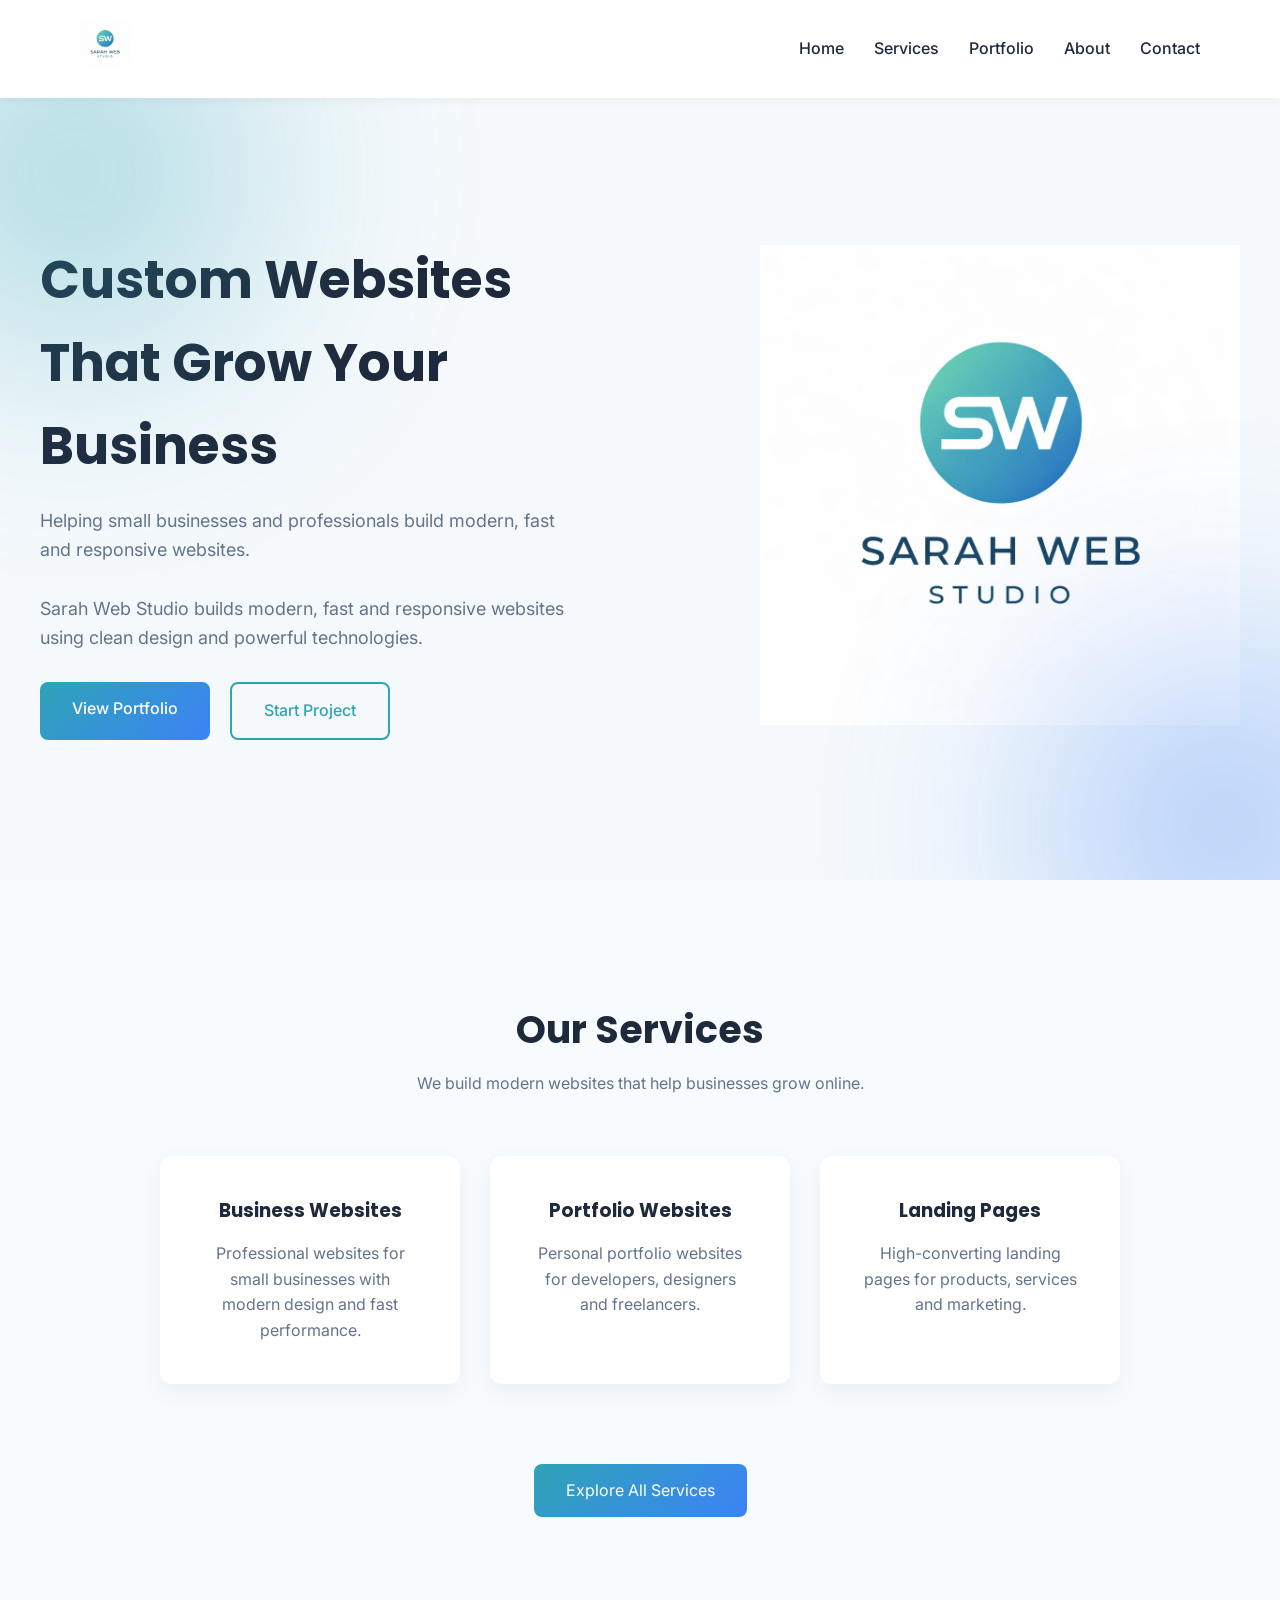
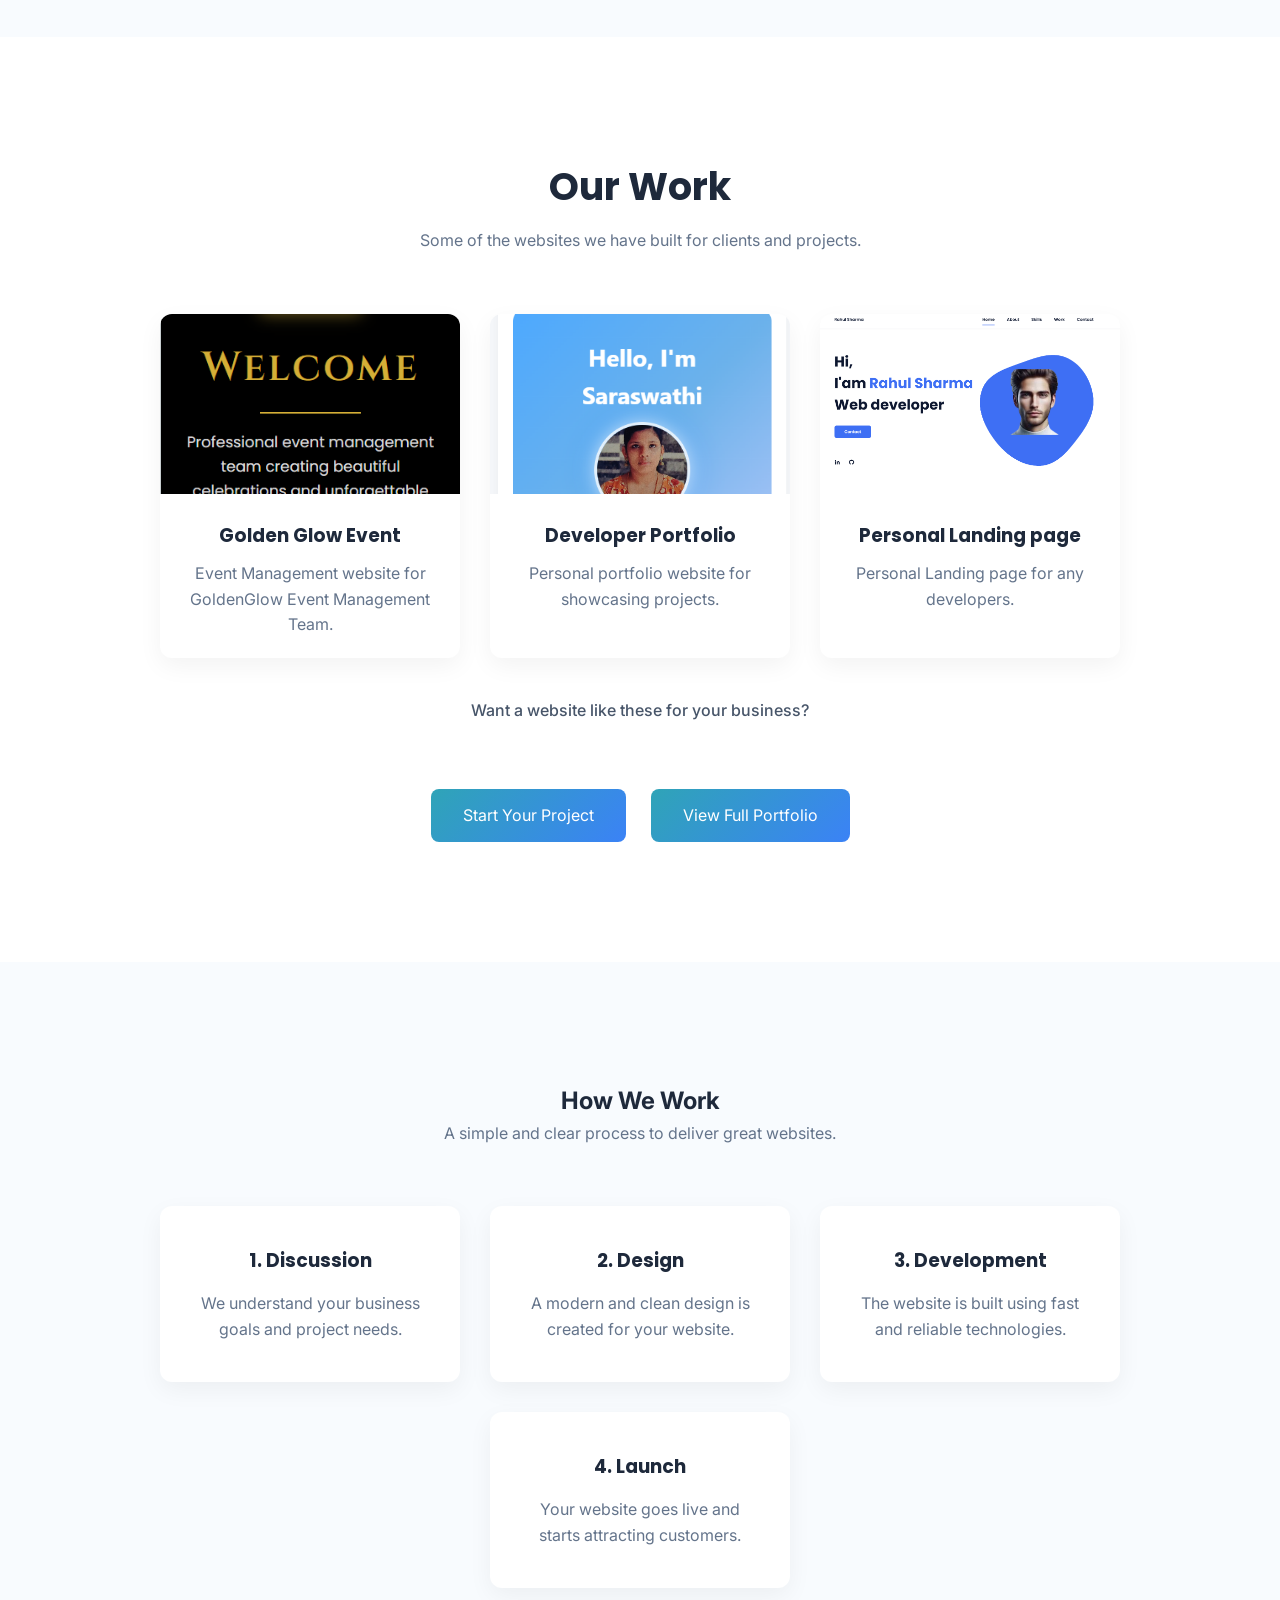
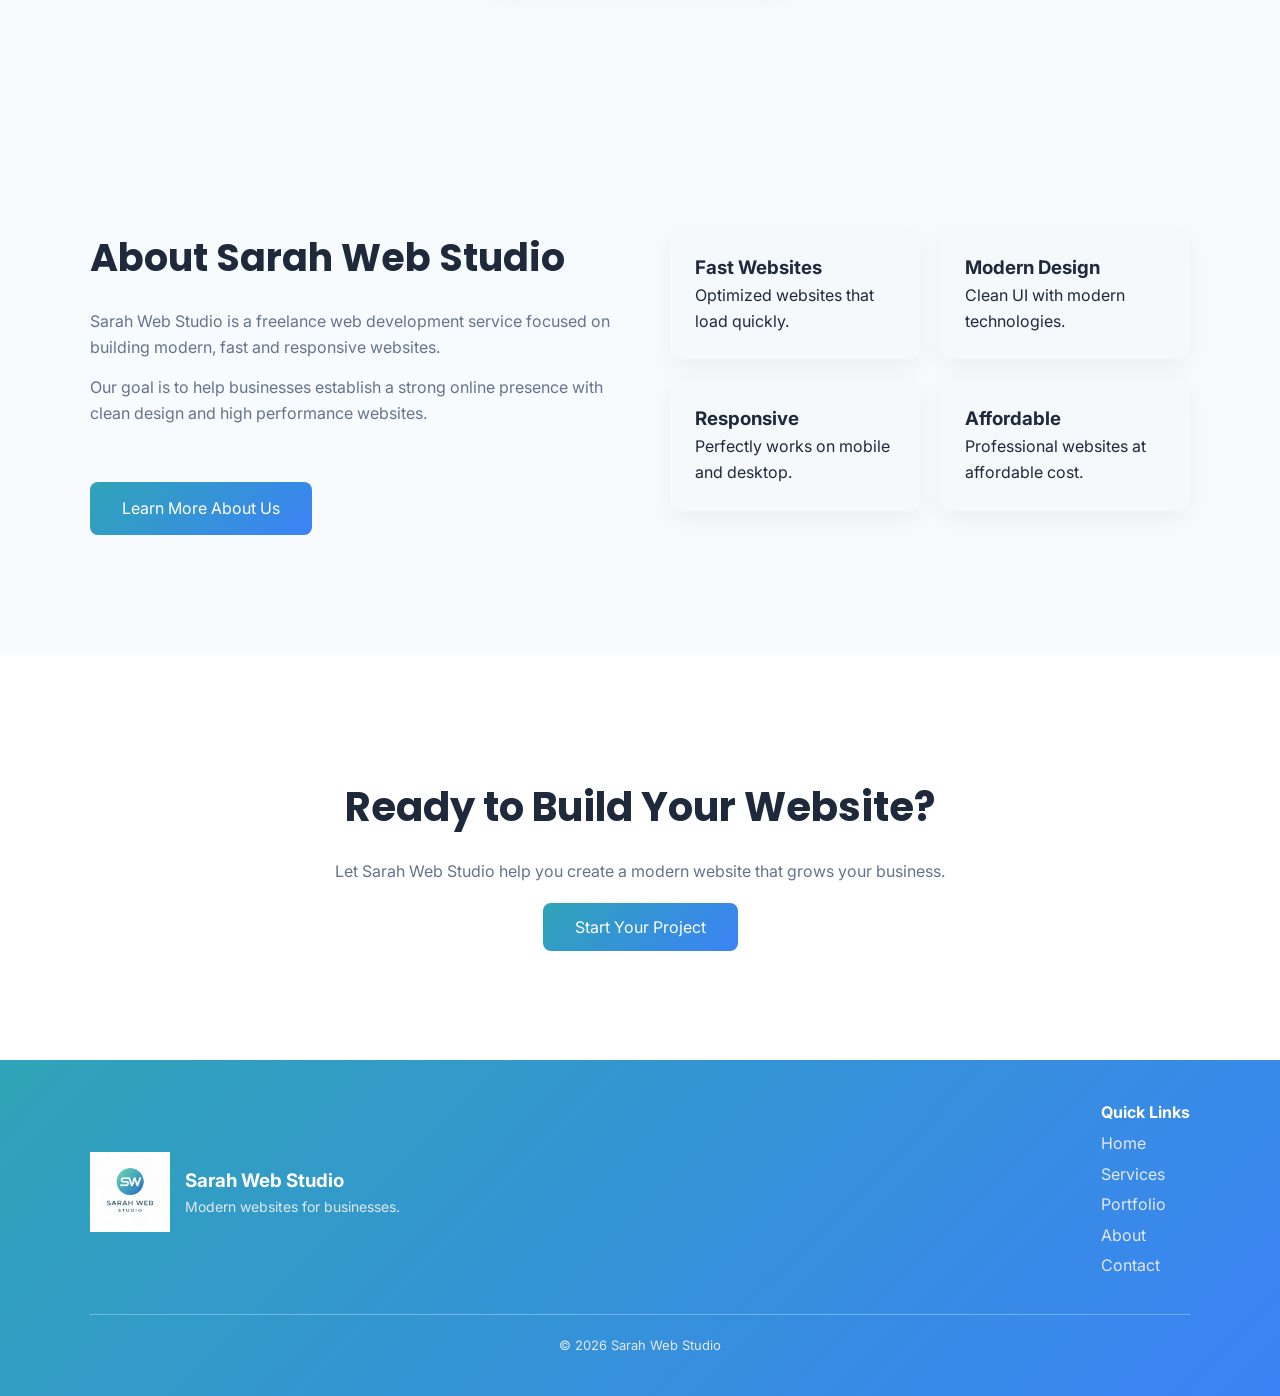
==== index.html @ e962b0c9 "Add files via upload" ====
<!DOCTYPE html>
<html lang="en">

<head>
<meta charset="UTF-8">
<meta name="viewport" content="width=device-width, initial-scale=1.0">
<title>Sarah Web Studio</title>

<link rel="stylesheet" href="css/style.css">

<link href="https://fonts.googleapis.com/css2?family=Poppins:wght@500;600;700&family=Inter:wght@400;500&display=swap" rel="stylesheet">
</head>

<body>

<header class="navbar">

<div class="logo">
<img src="images/logo.jpeg" alt="Sarah Web Studio Logo">
</div>

<nav id="nav-menu">
<ul>
<li><a href="index.html">Home</a></li>
<li><a href="services.html">Services</a></li>
<li><a href="portfolio.html">Portfolio</a></li>
<li><a href="about.html">About</a></li>
<li><a href="contact.html">Contact</a></li>
</ul>
</nav>

<div class="hamburger" onclick="toggleMenu()">
<span></span>
<span></span>
<span></span>
</div>

</header>


<!-- HERO -->

<section class="hero">

<div class="shape shape1"></div>
<div class="shape shape2"></div>

<div class="hero-container">

<div class="hero-text">

<h1>Custom Websites That Grow Your Business</h1>

<p class="hero-tagline">
Helping small businesses and professionals build modern,
fast and responsive websites.
</p>

<p>
Sarah Web Studio builds modern, fast and responsive
websites using clean design and powerful technologies.
</p>

<div class="hero-buttons">
<a href="portfolio.html" class="btn-primary">View Portfolio</a>
<a href="contact.html" class="btn-secondary">Start Project</a>
</div>

</div>

<div class="hero-image">
<img src="images/hero-image.jpeg" alt="Website Preview">
</div>

</div>

</section>


<!-- SERVICES -->

<section class="services">

<h2>Our Services</h2>

<p class="services-subtitle">
We build modern websites that help businesses grow online.
</p>

<div class="services-container">

<div class="service-card">
<h3>Business Websites</h3>
<p>Professional websites for small businesses with modern design and fast performance.</p>
</div>

<div class="service-card">
<h3>Portfolio Websites</h3>
<p>Personal portfolio websites for developers, designers and freelancers.</p>
</div>

<div class="service-card">
<h3>Landing Pages</h3>
<p>High-converting landing pages for products, services and marketing.</p>
</div>

</div>

<div class="services-btn">
<a href="services.html" class="section-btn">Explore All Services</a>
</div>

</section>


<!-- PORTFOLIO -->

<section class="portfolio">

<h2>Our Work</h2>

<p class="portfolio-subtitle">
Some of the websites we have built for clients and projects.
</p>

<div class="portfolio-container">

<div class="portfolio-card">
<img src="images/goldenglow/Goldenglow1.png" alt="">
<h3>Golden Glow Event</h3>
<p>Event Management website for GoldenGlow Event Management Team.</p>
</div>

<div class="portfolio-card">
<img src="images/portfolio/portfolio-1.png" alt="">
<h3>Developer Portfolio</h3>
<p>Personal portfolio website for showcasing projects.</p>
</div>

<div class="portfolio-card">
<img src="images/web2/web2-1.png" alt="">
<h3>Personal Landing page</h3>
<p>Personal Landing page for any developers.</p>
</div>

</div>

<div class="portfolio-more">
<p class="portfolio-cta">
Want a website like these for your business?
</p>

<div class="portfolio-actions">
<a href="contact.html" class="section-btn primary-btn">Start Your Project</a>
<a href="portfolio.html" class="section-btn secondary-btn">View Full Portfolio</a>
</div>
</div>

</section>


<!-- PROCESS -->

<section class="process">

<h2>How We Work</h2>

<p class="services-subtitle">
A simple and clear process to deliver great websites.
</p>

<div class="services-container">

<div class="service-card">
<h3>1. Discussion</h3>
<p>We understand your business goals and project needs.</p>
</div>

<div class="service-card">
<h3>2. Design</h3>
<p>A modern and clean design is created for your website.</p>
</div>

<div class="service-card">
<h3>3. Development</h3>
<p>The website is built using fast and reliable technologies.</p>
</div>

<div class="service-card">
<h3>4. Launch</h3>
<p>Your website goes live and starts attracting customers.</p>
</div>

</div>

</section>


<!-- ABOUT -->

<section class="about">

<div class="about-container">

<div class="about-text">

<h2>About Sarah Web Studio</h2>

<p>Sarah Web Studio is a freelance web development service focused on building modern, fast and responsive websites.</p>

<p>Our goal is to help businesses establish a strong online presence with clean design and high performance websites.</p>

<a href="about.html" class="section-btn">Learn More About Us</a>

</div>

<div class="about-features">

<div class="feature-card">
<h3>Fast Websites</h3>
<p>Optimized websites that load quickly.</p>
</div>

<div class="feature-card">
<h3>Modern Design</h3>
<p>Clean UI with modern technologies.</p>
</div>

<div class="feature-card">
<h3>Responsive</h3>
<p>Perfectly works on mobile and desktop.</p>
</div>

<div class="feature-card">
<h3>Affordable</h3>
<p>Professional websites at affordable cost.</p>
</div>

</div>

</div>

</section>


<!-- CTA -->

<section class="contact-cta">

<h2>Ready to Build Your Website?</h2>

<p>Let Sarah Web Studio help you create a modern website that grows your business.</p>

<a href="contact.html" class="cta-btn">Start Your Project</a>

</section>


<!-- FOOTER -->

<footer class="footer">

<div class="footer-container">

<div class="footer-row">

<div class="footer-brand">

<img src="images/logo.jpeg" alt="logo">

<div class="footer-info">
<h3>Sarah Web Studio</h3>
<p>Modern websites for businesses.</p>
</div>

</div>

<div class="footer-links-box">

<h4>Quick Links</h4>

<ul>
<li><a href="index.html">Home</a></li>
<li><a href="services.html">Services</a></li>
<li><a href="portfolio.html">Portfolio</a></li>
<li><a href="about.html">About</a></li>
<li><a href="contact.html">Contact</a></li>
</ul>

</div>

</div>

<hr class="footer-divider">

<p class="copyright">© 2026 Sarah Web Studio</p>

</div>

</footer>

<script src="js/script.js"></script>

</body>
</html>
---- css/style.css ----
*{
margin:0;
padding:0;
box-sizing:border-box;
}

body{
font-family:'Inter',sans-serif;
background:#F5F9FC;
color:#1E293B;
line-height:1.6;
}

/* NAVBAR */

.navbar{
display:flex;
justify-content:space-between;
align-items:center;
padding:20px 80px;
background:white;
box-shadow:0 2px 10px rgba(0,0,0,0.05);
position:relative;
z-index:100;
}

.logo img{
height:50px;
}

nav ul{
display:flex;
gap:30px;
list-style:none;
}

nav a{
color:#1E293B;
text-decoration:none;
font-weight:500;
transition:0.3s;
}

nav a:hover{
color:#2FA4B7;
}

/* HAMBURGER */

.hamburger{
display:none;
flex-direction:column;
cursor:pointer;
gap:5px;
}

.hamburger span{
width:25px;
height:3px;
background:#1E293B;
border-radius:3px;
}

/* HERO */

.hero{
padding:140px 20px;
position:relative;
overflow:hidden;
}

.hero-container{
max-width:1200px;
margin:auto;
display:flex;
align-items:center;
justify-content:space-between;
gap:50px;
}

.hero-text{
max-width:550px;
}

.hero-text h1{
font-size:52px;
font-family:'Poppins',sans-serif;
margin-bottom:20px;
}

.hero-text p{
font-size:18px;
margin-bottom:30px;
color:#64748B;
}

.hero-buttons{
display:flex;
gap:20px;
flex-wrap:wrap;
}

.btn-primary{
padding:14px 32px;
background:linear-gradient(135deg,#2FA4B7,#3B82F6);
border-radius:8px;
color:white;
text-decoration:none;
font-weight:500;
}

.btn-secondary{
padding:14px 32px;
border:2px solid #2FA4B7;
border-radius:8px;
color:#2FA4B7;
text-decoration:none;
font-weight:500;
}

.hero-image img{
width:480px;
max-width:100%;
}

/* HERO SHAPES */

.shape{
position:absolute;
border-radius:50%;
filter:blur(120px);
opacity:0.4;
}

.shape1{
width:350px;
height:350px;
background:#2FA4B7;
top:-100px;
left:-100px;
}

.shape2{
width:350px;
height:350px;
background:#3B82F6;
bottom:-120px;
right:-120px;
}

/* SERVICES */

.services{
padding:120px 20px;
text-align:center;
background:#F8FBFE;
}

.services h2{
font-size:38px;
font-family:'Poppins',sans-serif;
margin-bottom:10px;
}

.services-subtitle{
color:#64748B;
margin-bottom:60px;
}

.services-container{
max-width:1100px;
margin:auto;
display:flex;
gap:30px;
justify-content:center;
flex-wrap:wrap;
}

.service-card{
background:white;
padding:40px;
border-radius:12px;
width:300px;
box-shadow:0 8px 25px rgba(0,0,0,0.05);
transition:0.3s;
}

.service-card:hover{
transform:translateY(-10px);
box-shadow:0 20px 40px rgba(0,0,0,0.1);
}

.service-card h3{
margin-bottom:15px;
font-family:'Poppins',sans-serif;
}

.service-card p{
color:#64748B;
}

/* PORTFOLIO */

.portfolio{
padding:120px 20px;
text-align:center;
background:white;
}

.portfolio h2{
font-size:38px;
font-family:'Poppins',sans-serif;
margin-bottom:10px;
}

.portfolio-subtitle{
color:#64748B;
margin-bottom:60px;
}

.portfolio-container{
max-width:1100px;
margin:auto;
display:flex;
gap:30px;
flex-wrap:wrap;
justify-content:center;
}

.portfolio-card{
background:white;
border-radius:12px;
overflow:hidden;
width:300px;
box-shadow:0 8px 25px rgba(0,0,0,0.05);
transition:0.3s;
}

.portfolio-card:hover{
transform:translateY(-10px);
box-shadow:0 20px 40px rgba(0,0,0,0.1);
}

.portfolio-card img{
width:100%;
height:180px;
object-fit:cover;
}

.portfolio-card h3{
margin:20px 0 10px;
font-family:'Poppins',sans-serif;
}

.portfolio-card p{
color:#64748B;
padding:0 20px 20px;
}

.portfolio-cta{
text-align:center;
margin-top:25px;
font-weight:500;
color:#475569;
}
.portfolio-actions{
display:flex;
justify-content:center;
gap:25px;   /* space between buttons */
margin-top:25px;
}
/* PROCESS */

.process{
padding:120px 20px;
text-align:center;
background:#F8FBFE;
}

/* ABOUT */

.about{
padding:120px 20px;
background:#F8FBFE;
}

.about-container{
max-width:1100px;
margin:auto;
display:flex;
gap:60px;
align-items:flex-start;
flex-wrap:wrap;
}

.about-text{
flex:1;
}

.about-text h2{
font-size:38px;
font-family:'Poppins',sans-serif;
margin-bottom:20px;
}

.about-text p{
color:#64748B;
margin-bottom:15px;
}

.about-features{
flex:1;
display:grid;
grid-template-columns:repeat(2,1fr);
gap:20px;
}

.feature-card{
background:#F5F9FC;
padding:25px;
border-radius:10px;
box-shadow:0 8px 25px rgba(0,0,0,0.05);
transition:0.3s;
}

.feature-card:hover{
transform:translateY(-6px);
}

/* CTA */

.contact-cta{
padding:120px 20px;
text-align:center;
background:white;
}

.contact-cta h2{
font-size:40px;
font-family:'Poppins',sans-serif;
margin-bottom:20px;
}

.contact-cta p{
margin-bottom:30px;
color:#64748B;
}

.cta-btn{
padding:14px 32px;
background:linear-gradient(135deg,#2FA4B7,#3B82F6);
color:white;
border-radius:8px;
text-decoration:none;
}

/* FOOTER */

.footer{
background:linear-gradient(135deg,#2FA4B7,#3B82F6);
padding:40px 20px;
color:white;
}

.footer-container{
max-width:1100px;
margin:auto;
}

.footer-row{
display:flex;
justify-content:space-between;
align-items:center;
flex-wrap:wrap;
gap:30px;
}

.footer-brand{
display:flex;
align-items:center;
gap:15px;
}

.footer-brand img{
width:80px;
}

.footer-info p{
color:#E2E8F0;
font-size:14px;
}

.footer-links-box ul{
list-style:none;
}

.footer-links-box li{
margin:5px 0;
}

.footer-links-box a{
color:#E2E8F0;
text-decoration:none;
}

.footer-links-box a:hover{
color:white;
}

.footer-divider{
border:none;
height:1px;
background:rgba(255,255,255,0.3);
margin:30px 0 20px;
}

.copyright{
text-align:center;
font-size:13px;
color:#E2E8F0;
}

/* BUTTON */

.section-btn{
display:inline-block;
margin-top:40px;
padding:14px 32px;
background:linear-gradient(135deg,#2FA4B7,#3B82F6);
color:white;
border-radius:8px;
text-decoration:none;
}

.services-btn,
.portfolio-more{
text-align:center;
margin-top:40px;
}

/* MOBILE */

@media (max-width:768px){

/* NAVBAR */

.navbar{
padding:15px 20px;
}

.hamburger{
display:flex;
}

#nav-menu{
position:absolute;
top:70px;
left:0;
width:100%;
background:white;
display:none;
box-shadow:0 10px 20px rgba(0,0,0,0.1);
}

#nav-menu ul{
display:flex;
flex-direction:column;
gap:18px;
padding:20px;
}

#nav-menu.active{
display:block;
}


/* HERO */

.hero{
padding:70px 20px;
}

.hero-container{
display:flex;
flex-direction:column;
align-items:center;
text-align:center;
gap:25px;
}

.hero-image{
order:-1;
margin-bottom:10px;
}

.hero-image img{
width:140px;
margin:auto;
}

.hero-text{
max-width:320px;
margin:auto;
}

.hero-text h1{
font-size:28px;
line-height:1.3;
}

.hero-text p{
font-size:15px;
line-height:1.6;
}

.hero-buttons{
display:flex;
justify-content:center;
align-items:center;
gap:12px;
flex-wrap:nowrap;
margin-top:10px;
}

.hero-buttons a{
text-align:center;
min-width:150px;
white-space:nowrap;
}


/* SERVICES */

.services{
padding:80px 20px;
}

.services-container{
flex-direction:column;
align-items:center;
gap:25px;
}

.service-card{
width:100%;
max-width:350px;
}


/* PORTFOLIO */

.portfolio{
padding:80px 20px;
}

.portfolio-container{
flex-direction:column;
align-items:center;
gap:25px;
}

.portfolio-card{
width:100%;
max-width:350px;
}

.portfolio-cta{
margin-top:30px;
font-size:18px;
color:#334155;
text-align:center;
}

.portfolio-actions{
margin-top:20px;
display:flex;
justify-content:center;
gap:10px;
flex-wrap:nowrap;
}

.portfolio-actions a{
flex:1;
max-width:160px;
text-align:center;
white-space:nowrap;
font-size:14px;
padding:12px 16px;
}

.primary-btn{
background:linear-gradient(135deg,#2FA4B7,#3B82F6);
color:white;
}

.secondary-btn{
background:white;
border:2px solid #2FA4B7;
color:#2FA4B7;
}


/* ABOUT */

.about{
padding:80px 20px;
}

.about-container{
flex-direction:column;
gap:40px;
text-align:center;
}

.about-features{
grid-template-columns:1fr;
}


/* CTA */

.contact-cta{
padding:80px 20px;
}

.contact-cta h2{
font-size:28px;
}


/* FOOTER */

.footer-row{
flex-direction:column;
align-items:center;
text-align:center;
gap:25px;
}

.footer-brand{
flex-direction:column;
align-items:center;
text-align:center;
}

.footer-brand img{
width:90px;
}

.footer-links-box{
text-align:center;
}

}
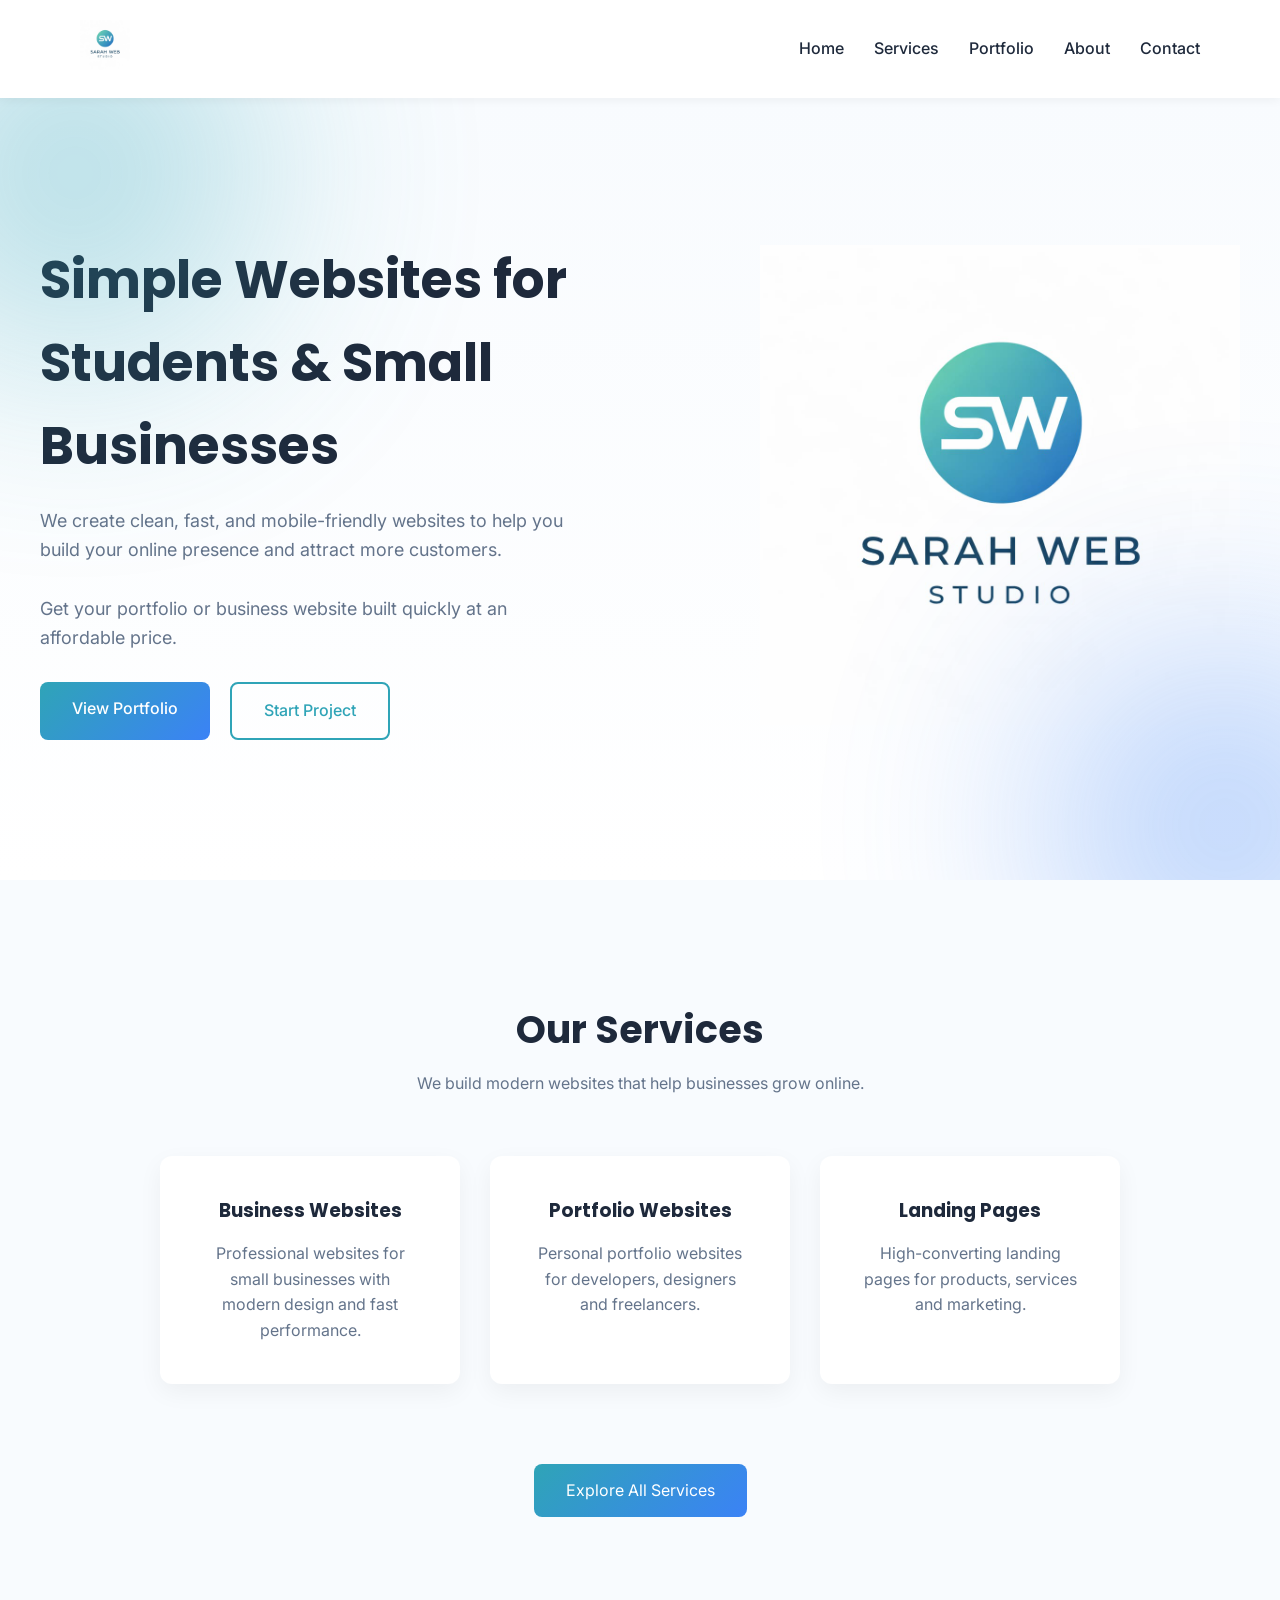
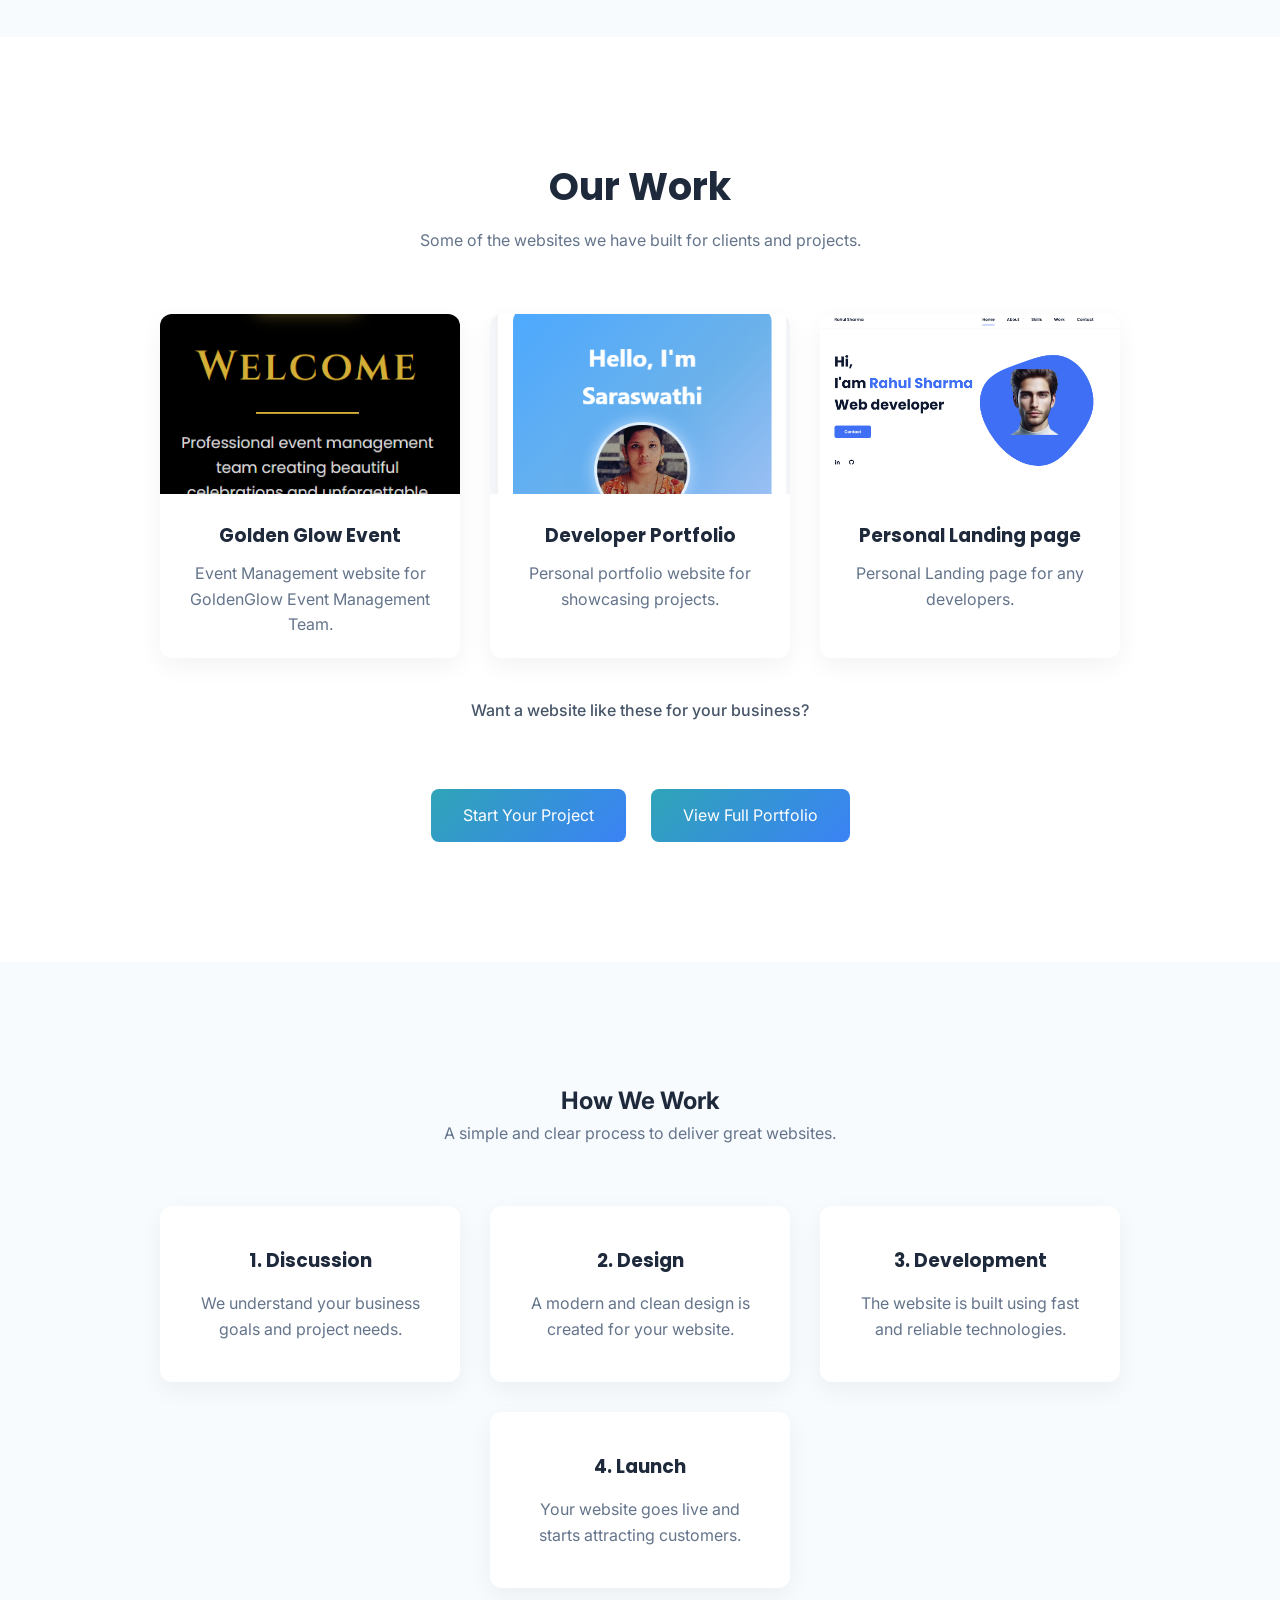
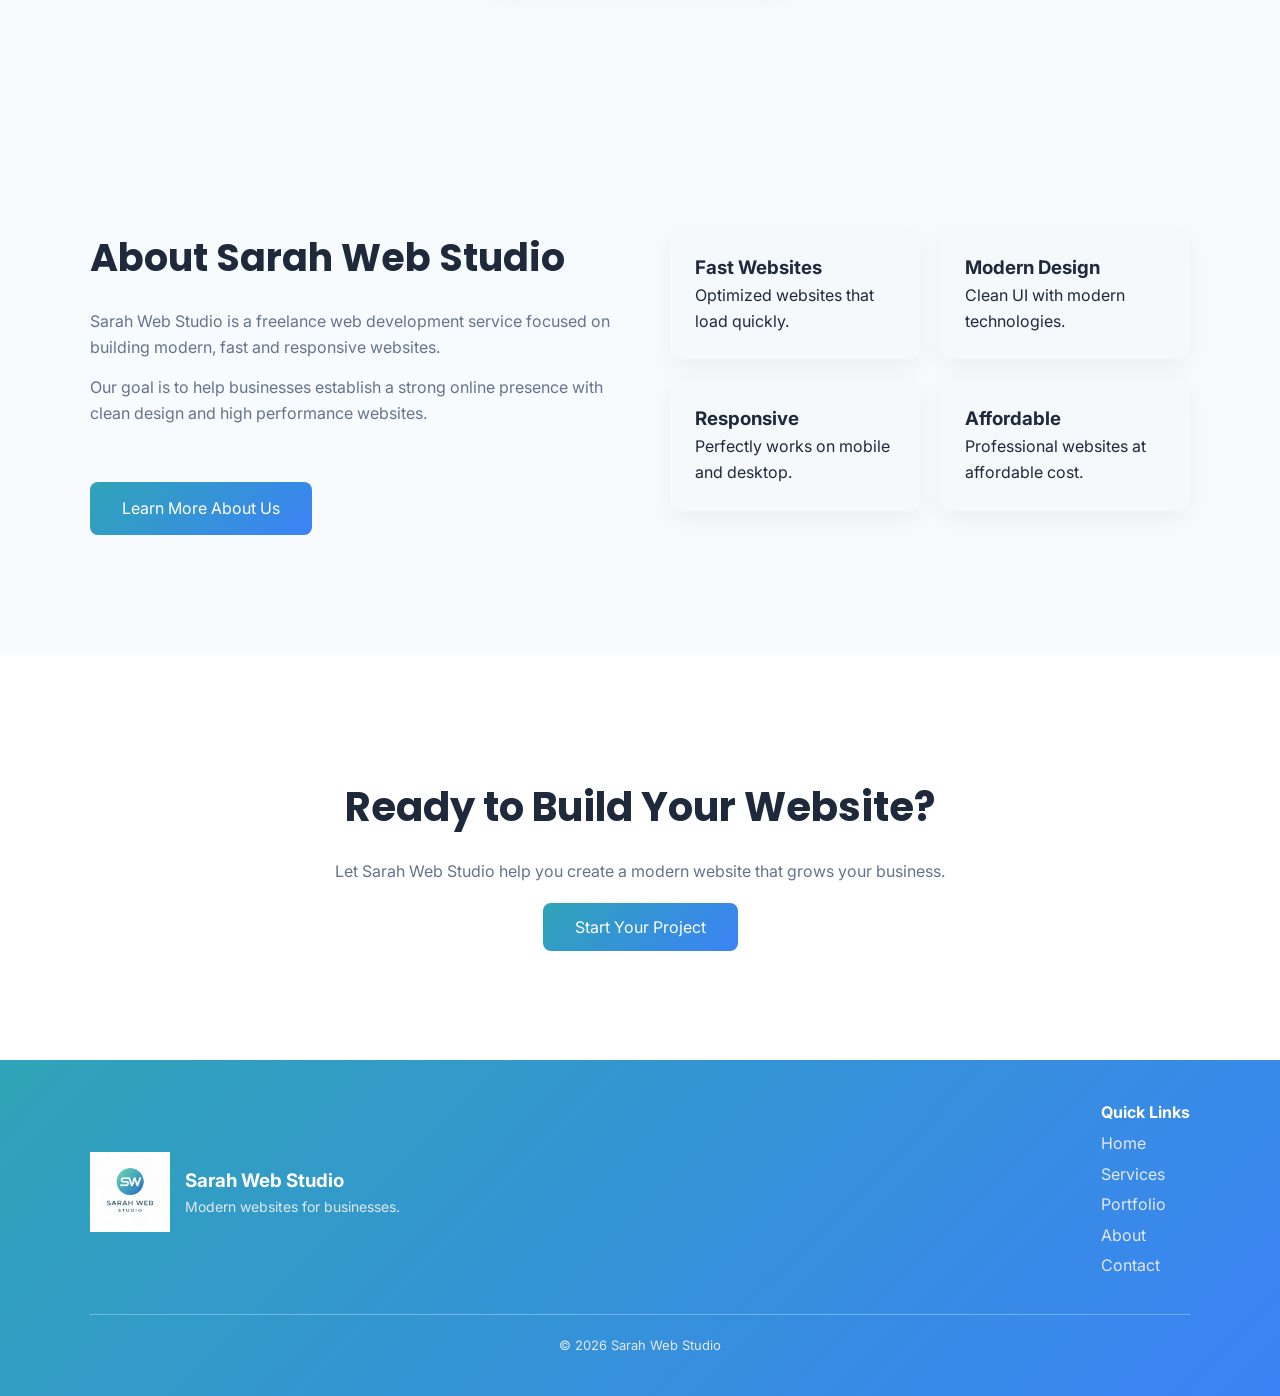
==== commit e79d015f: "Update index.html" ====
--- a/index.html
+++ b/index.html
@@ -49,16 +49,14 @@
 
 <div class="hero-text">
 
-<h1>Custom Websites That Grow Your Business</h1>
+<h1>Simple Websites for Students & Small Businesses</h1>
 
 <p class="hero-tagline">
-Helping small businesses and professionals build modern,
-fast and responsive websites.
+We create clean, fast, and mobile-friendly websites to help you build your online presence and attract more customers.
 </p>
 
 <p>
-Sarah Web Studio builds modern, fast and responsive
-websites using clean design and powerful technologies.
+Get your portfolio or business website built quickly at an affordable price.
 </p>
 
 <div class="hero-buttons">
@@ -302,4 +300,4 @@
 <script src="js/script.js"></script>
 
 </body>
-</html>+</html>
--- a/css/style.css
+++ b/css/style.css
@@ -9,6 +9,7 @@
 background:#F5F9FC;
 color:#1E293B;
 line-height:1.6;
+scroll-behavior:smooth;
 }
 
 /* NAVBAR */
@@ -67,6 +68,7 @@
 padding:140px 20px;
 position:relative;
 overflow:hidden;
+background:linear-gradient(180deg,#F8FBFE 0%, #FFFFFF 100%);
 }
 
 .hero-container{
@@ -98,6 +100,8 @@
 display:flex;
 gap:20px;
 flex-wrap:wrap;
+position: relative;
+z-index: 5;
 }
 
 .btn-primary{
@@ -107,6 +111,12 @@
 color:white;
 text-decoration:none;
 font-weight:500;
+transition:0.3s;
+}
+
+.btn-primary:hover{
+transform:translateY(-2px);
+box-shadow:0 10px 25px rgba(0,0,0,0.15);
 }
 
 .btn-secondary{
@@ -116,11 +126,18 @@
 color:#2FA4B7;
 text-decoration:none;
 font-weight:500;
+transition:0.3s;
+}
+
+.btn-secondary:hover{
+background:#2FA4B7;
+color:white;
 }
 
 .hero-image img{
 width:480px;
 max-width:100%;
+pointer-events: none;
 }
 
 /* HERO SHAPES */
@@ -245,6 +262,11 @@
 width:100%;
 height:180px;
 object-fit:cover;
+transition:0.4s;
+}
+
+.portfolio-card:hover img{
+transform:scale(1.05);
 }
 
 .portfolio-card h3{
@@ -268,6 +290,10 @@
 justify-content:center;
 gap:25px;   /* space between buttons */
 margin-top:25px;
+}
+.container{
+max-width:1200px;
+margin:auto;
 }
 /* PROCESS */
 
@@ -477,7 +503,7 @@
 /* HERO */
 
 .hero{
-padding:70px 20px;
+padding:10px 10px;
 }
 
 .hero-container{
@@ -651,4 +677,4 @@
 text-align:center;
 }
 
-}+}
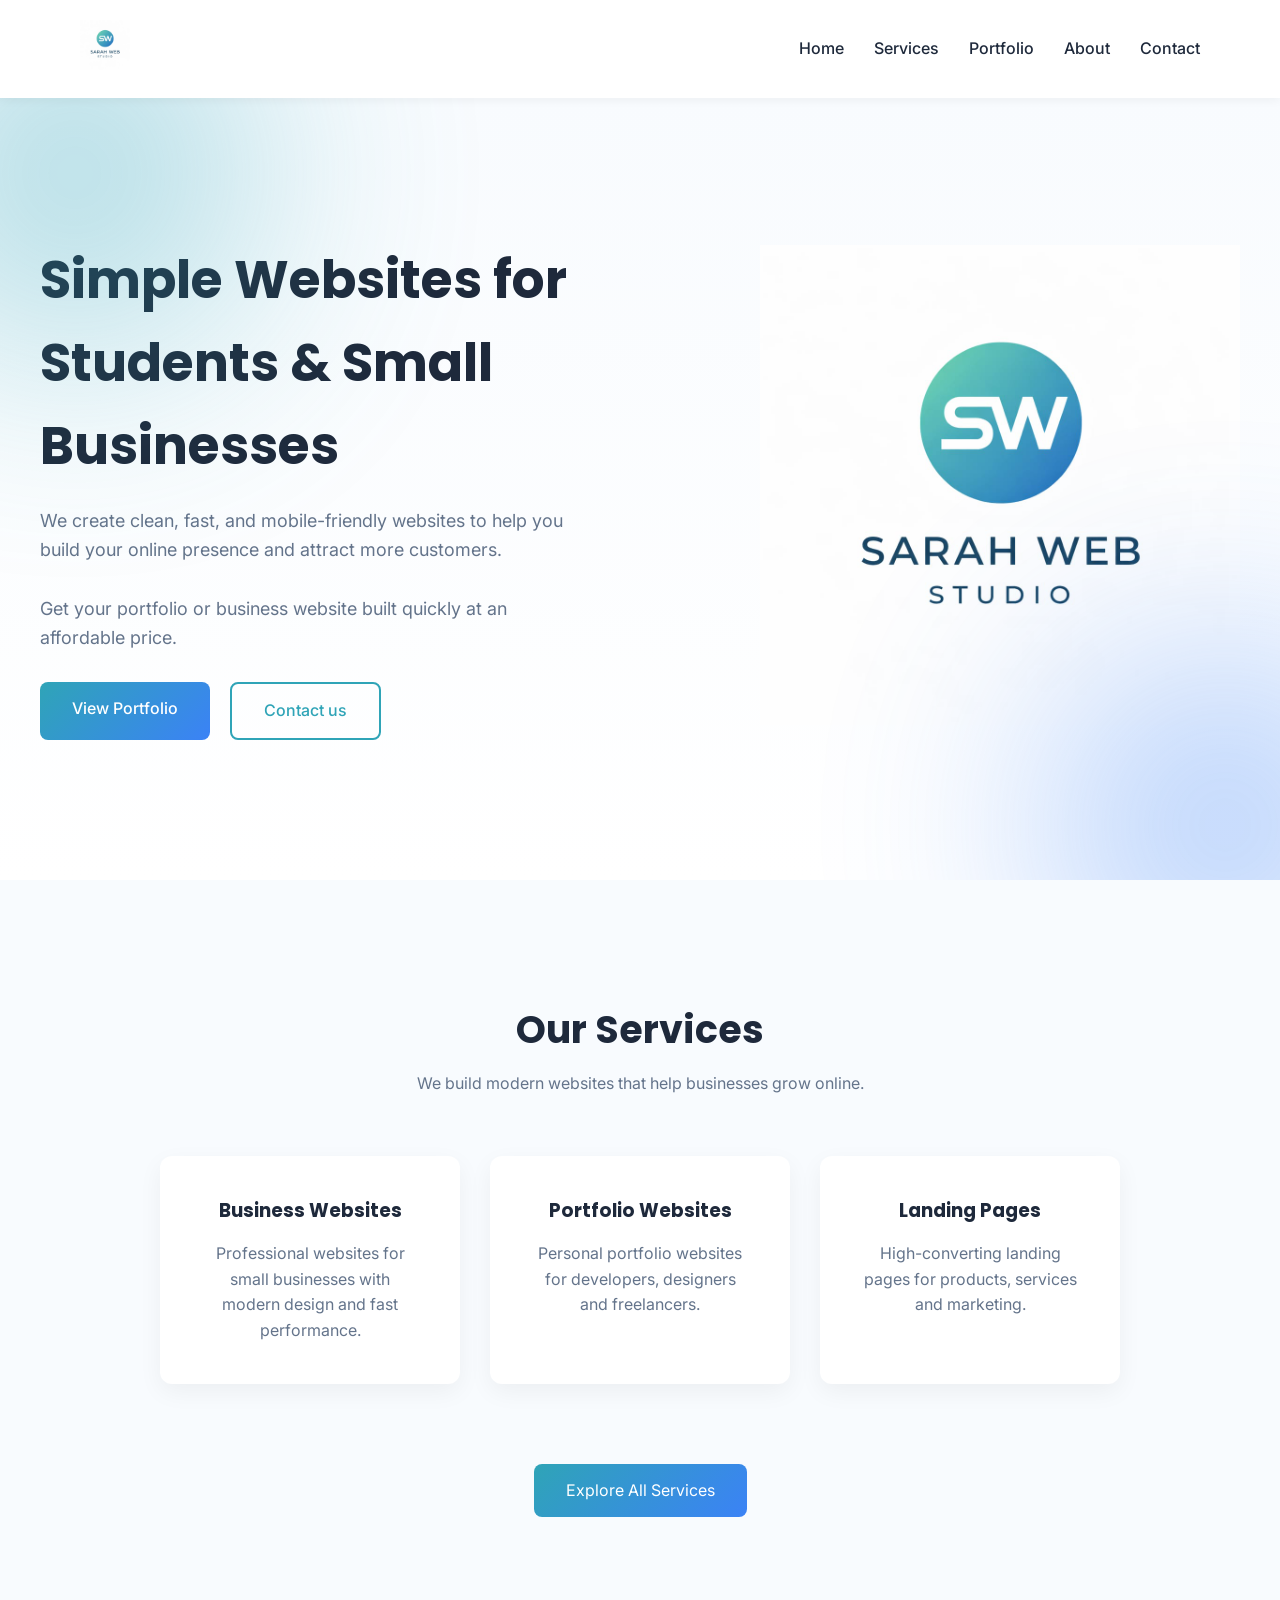
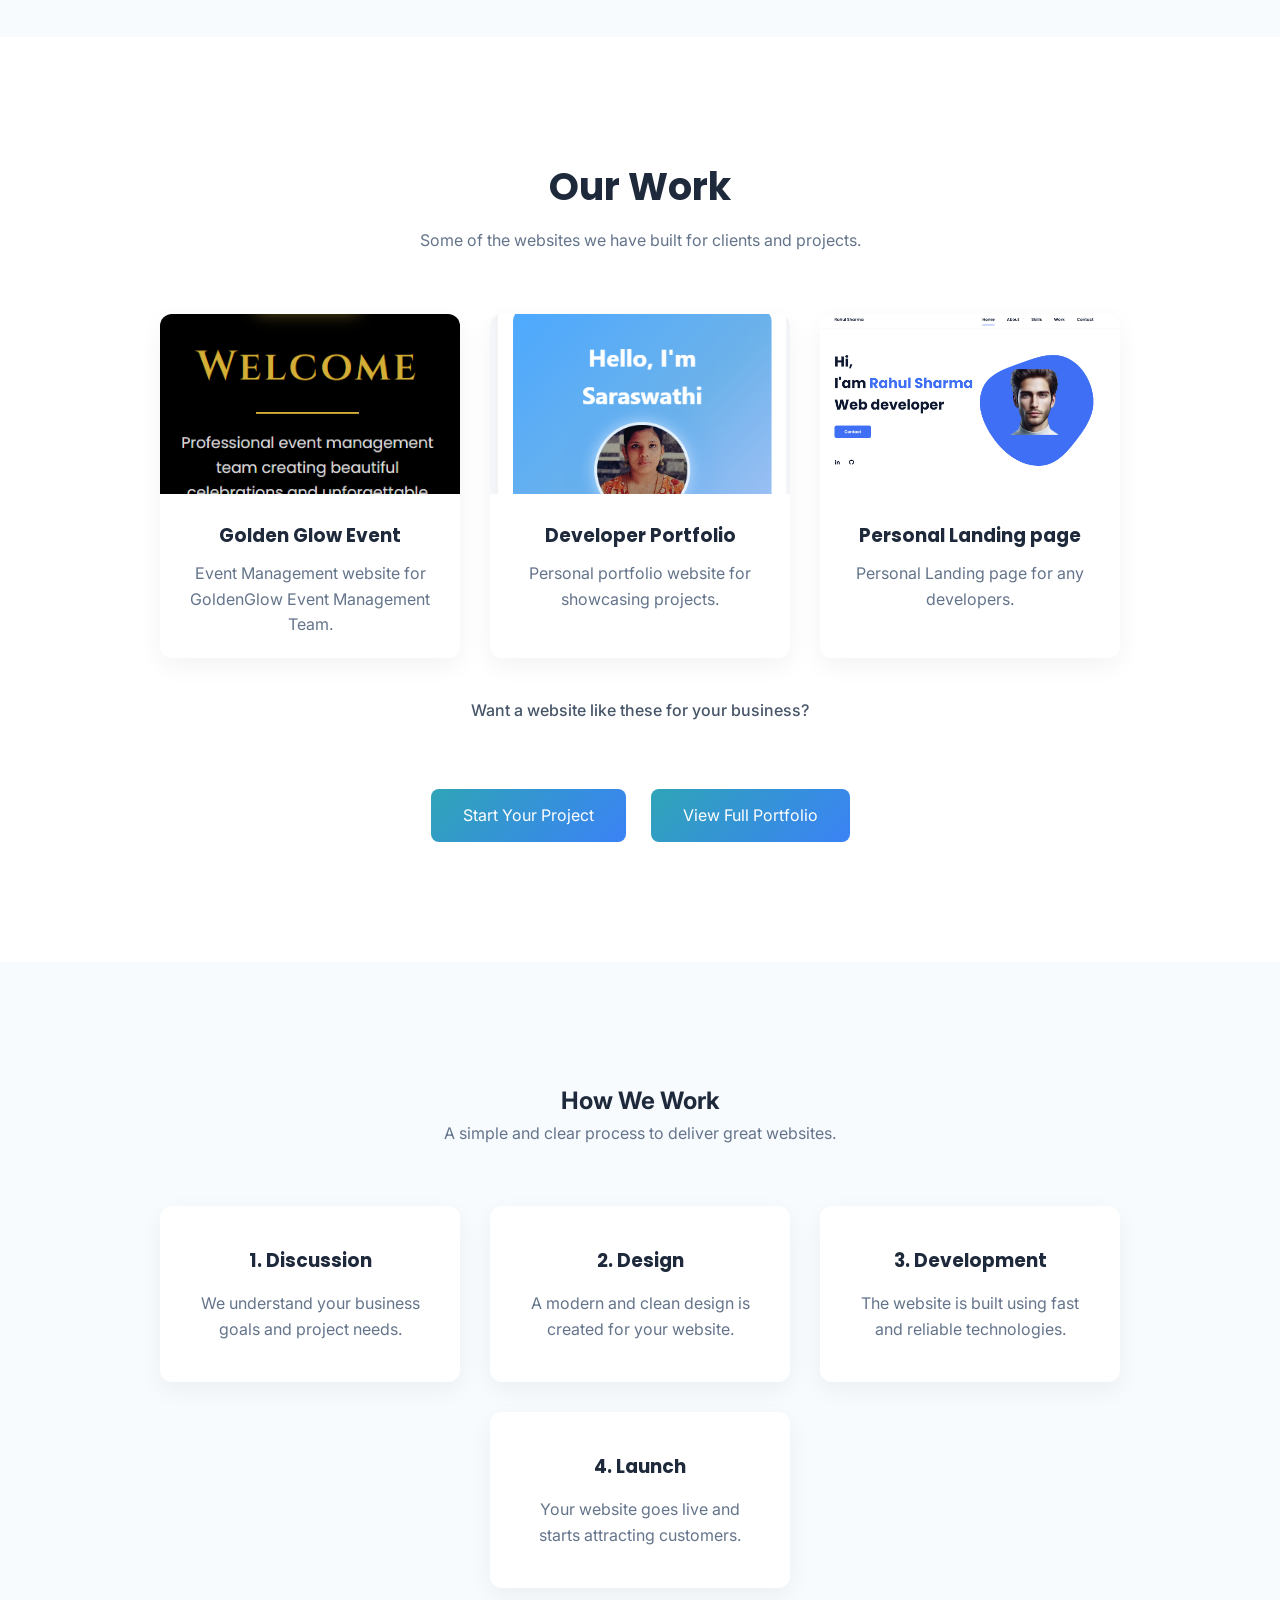
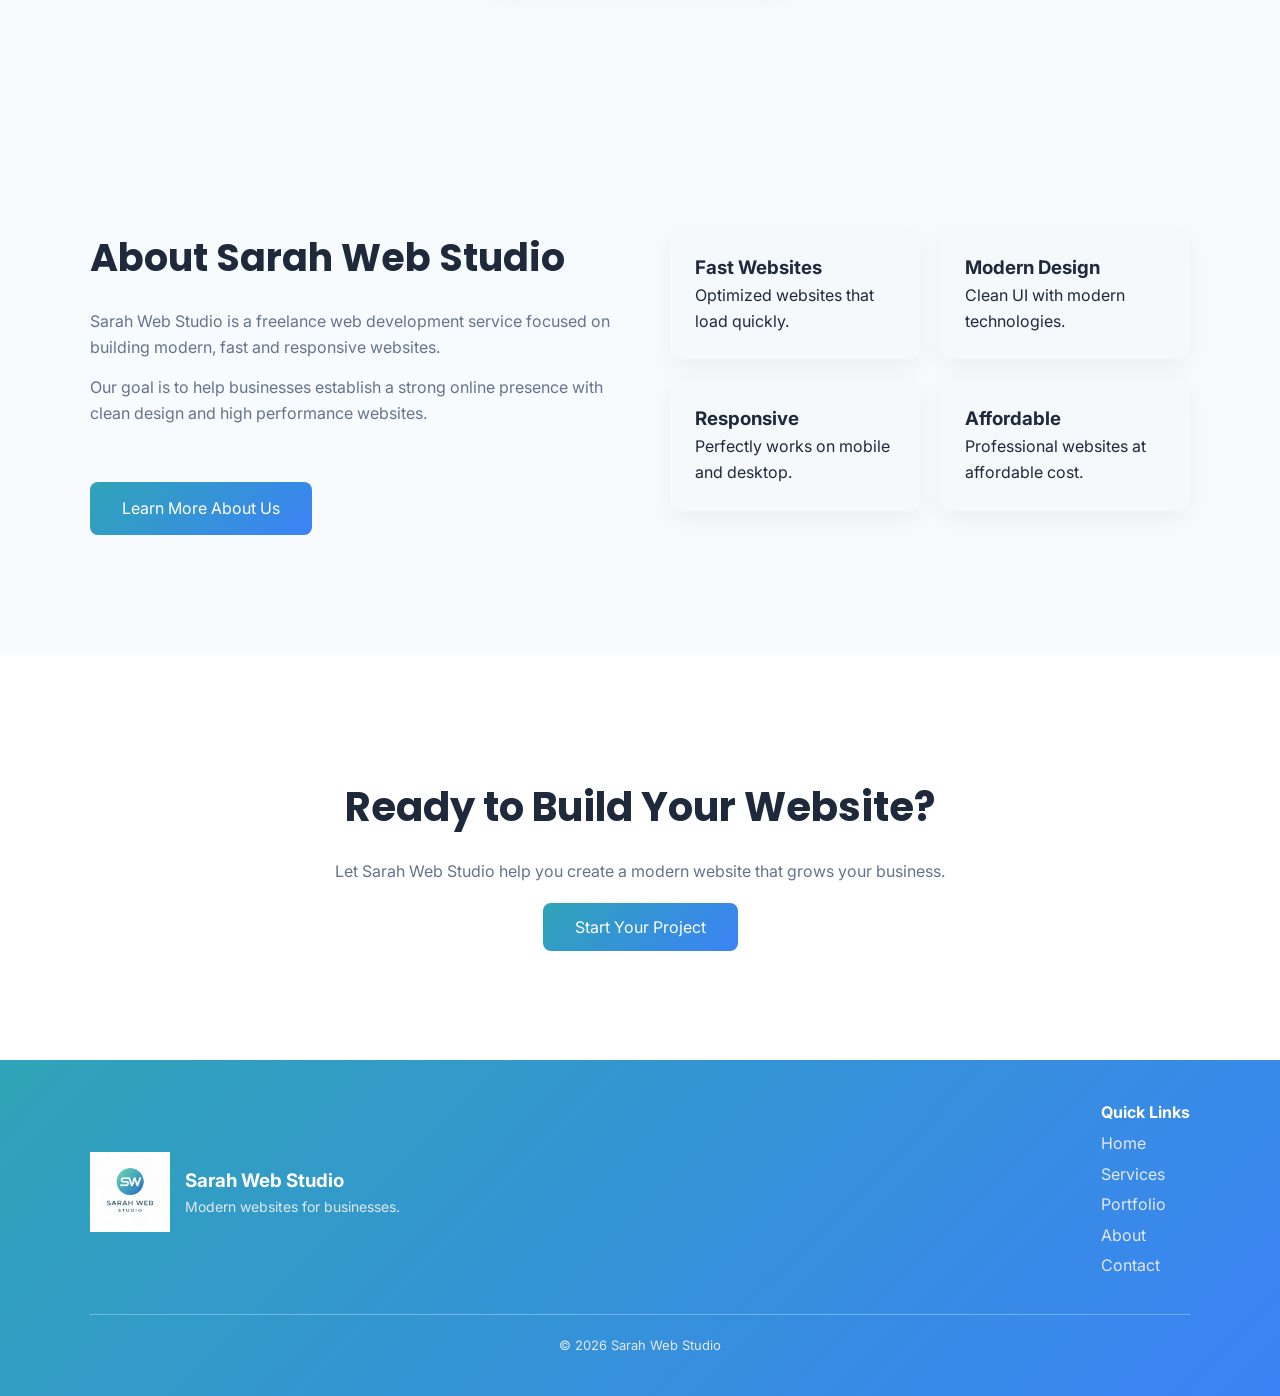
==== commit 16663b8d: "Update index.html" ====
--- a/index.html
+++ b/index.html
@@ -61,7 +61,7 @@
 
 <div class="hero-buttons">
 <a href="portfolio.html" class="btn-primary">View Portfolio</a>
-<a href="contact.html" class="btn-secondary">Start Project</a>
+<a href="contact.html" class="btn-secondary">Contact us</a>
 </div>
 
 </div>
